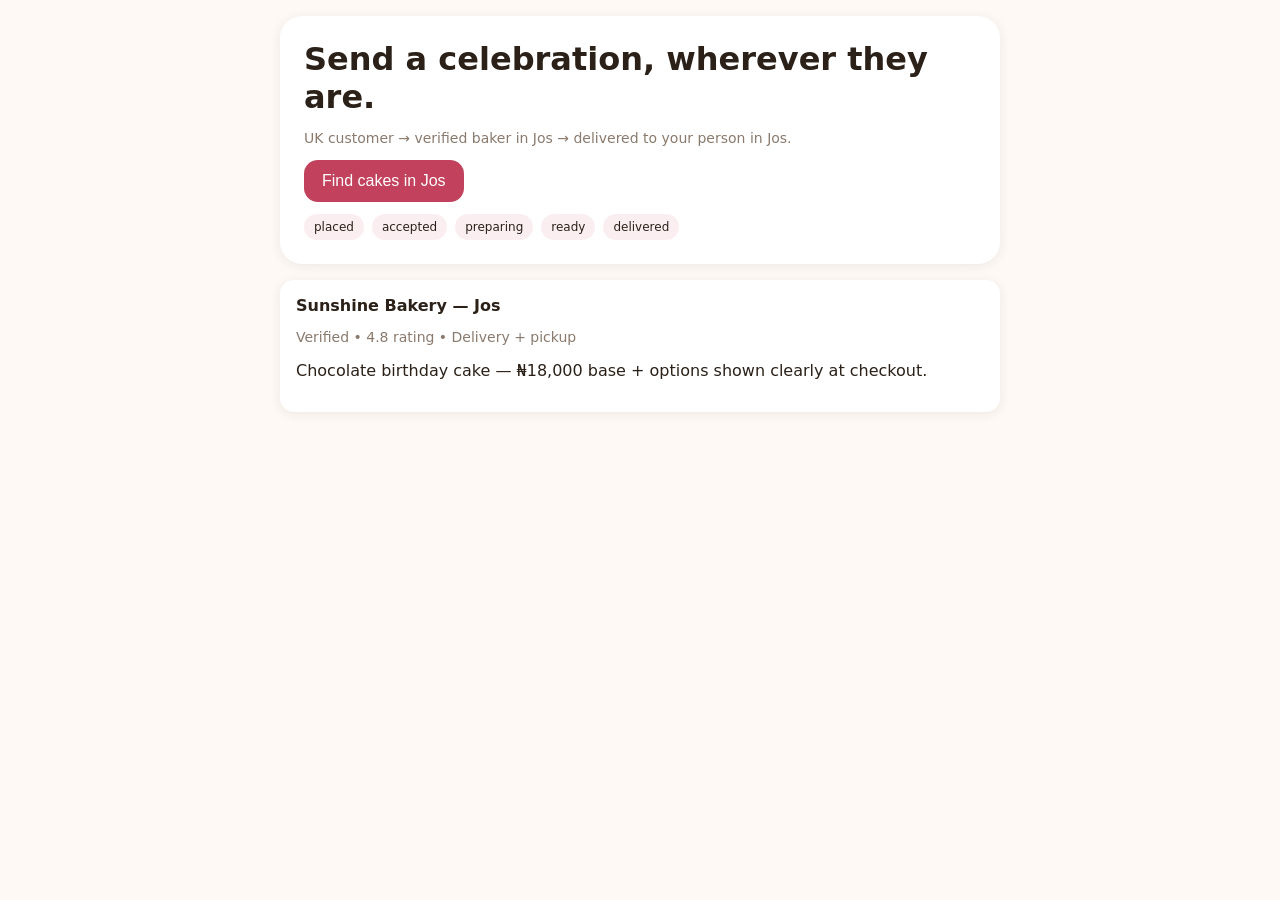
==== apps/web/index.html @ e9cdb4be "Phase 0 step 3: home preview page (free static HTML)" ====
<!doctype html>
<html lang="en">
<head>
  <meta charset="utf-8" />
  <meta name="viewport" content="width=device-width, initial-scale=1" />
  <title>LoveGiftCake — Send a celebration, wherever they are</title>
  <link rel="stylesheet" href="./tokens.css" />
  <style>
    body { font-family: var(--font-sans); background: var(--color-bg); color: var(--color-text); margin: 0; }
    .wrap { max-width: 720px; margin: 0 auto; padding: var(--space-4); }
    .hero { background: var(--color-surface); border-radius: var(--radius-lg); box-shadow: var(--shadow-card); padding: var(--space-6); }
    .btn { background: var(--color-primary); color: #fff; border: 0; border-radius: var(--radius-md); padding: 12px 18px; font-size: var(--text-base); }
    .card { background: var(--color-surface); border-radius: var(--radius-md); box-shadow: var(--shadow-card); padding: var(--space-4); margin-top: var(--space-4); }
    .muted { color: var(--color-muted); font-size: var(--text-sm); }
    .steps { display: flex; gap: var(--space-2); flex-wrap: wrap; margin-top: var(--space-3); }
    .step { font-size: var(--text-xs); background: #fbeef1; border-radius: 999px; padding: 6px 10px; }
  </style>
</head>
<body>
  <div class="wrap">
    <div class="hero">
      <h1 style="font-size:var(--text-2xl);margin:0">Send a celebration, wherever they are.</h1>
      <p class="muted">UK customer → verified baker in Jos → delivered to your person in Jos.</p>
      <button class="btn">Find cakes in Jos</button>
      <div class="steps">
        <span class="step">placed</span><span class="step">accepted</span>
        <span class="step">preparing</span><span class="step">ready</span>
        <span class="step">delivered</span>
      </div>
    </div>
    <div class="card">
      <strong>Sunshine Bakery — Jos</strong>
      <p class="muted">Verified • 4.8 rating • Delivery + pickup</p>
      <p>Chocolate birthday cake — ₦18,000 base + options shown clearly at checkout.</p>
    </div>
  </div>
</body>
</html>
---- apps/web/tokens.css ----
/* LoveGiftCake design tokens — Phase 0, free-first (plain CSS, no paid UI kit) */
:root {
  --color-primary: #c2415c;
  --color-primary-dark: #9c2d44;
  --color-accent: #f59e0b;
  --color-bg: #fff9f5;
  --color-surface: #ffffff;
  --color-text: #2b2118;
  --color-muted: #8a7a6d;
  --color-success: #15803d;
  --color-warning: #b45309;
  --color-danger: #b91c1c;
  --font-sans: system-ui, -apple-system, "Segoe UI", Roboto, sans-serif;
  --text-xs: 0.75rem;
  --text-sm: 0.875rem;
  --text-base: 1rem;
  --text-lg: 1.125rem;
  --text-xl: 1.5rem;
  --text-2xl: 2rem;
  --space-1: 4px;
  --space-2: 8px;
  --space-3: 12px;
  --space-4: 16px;
  --space-6: 24px;
  --radius-sm: 8px;
  --radius-md: 14px;
  --radius-lg: 22px;
  --shadow-card: 0 2px 12px rgb(43 33 24 / 0.08);
}
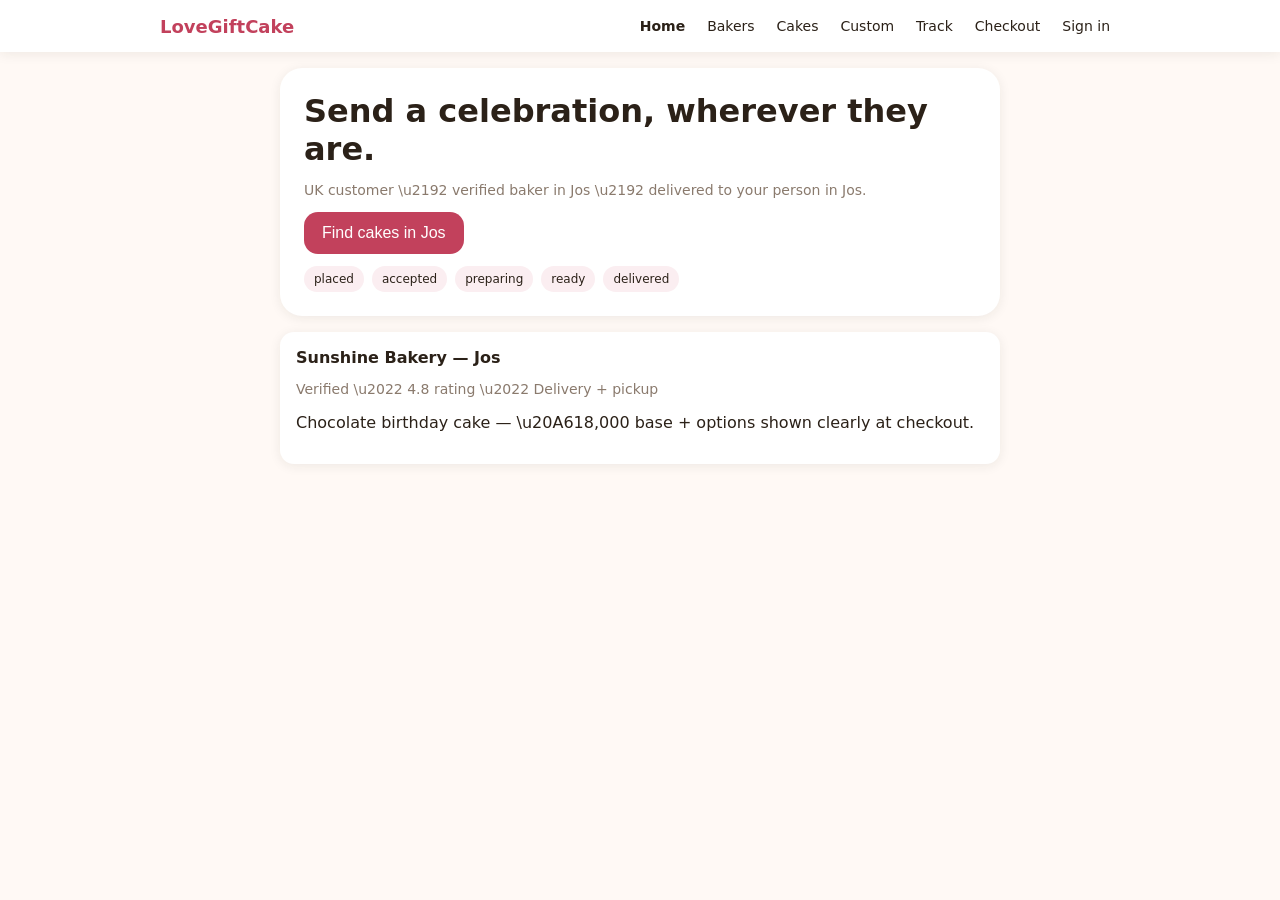
==== commit 912974c5: "Sync responsive pages (batch 1: home, vendors, cakes)" ====
--- a/apps/web/index.html
+++ b/apps/web/index.html
@@ -5,6 +5,7 @@
   <meta name="viewport" content="width=device-width, initial-scale=1" />
   <title>LoveGiftCake — Send a celebration, wherever they are</title>
   <link rel="stylesheet" href="./tokens.css" />
+  <link rel="stylesheet" href="./responsive.css" />
   <style>
     body { font-family: var(--font-sans); background: var(--color-bg); color: var(--color-text); margin: 0; }
     .wrap { max-width: 720px; margin: 0 auto; padding: var(--space-4); }
@@ -20,7 +21,7 @@
   <div class="wrap">
     <div class="hero">
       <h1 style="font-size:var(--text-2xl);margin:0">Send a celebration, wherever they are.</h1>
-      <p class="muted">UK customer → verified baker in Jos → delivered to your person in Jos.</p>
+      <p class="muted">UK customer \u2192 verified baker in Jos \u2192 delivered to your person in Jos.</p>
       <button class="btn">Find cakes in Jos</button>
       <div class="steps">
         <span class="step">placed</span><span class="step">accepted</span>
@@ -30,9 +31,10 @@
     </div>
     <div class="card">
       <strong>Sunshine Bakery — Jos</strong>
-      <p class="muted">Verified • 4.8 rating • Delivery + pickup</p>
-      <p>Chocolate birthday cake — ₦18,000 base + options shown clearly at checkout.</p>
+      <p class="muted">Verified \u2022 4.8 rating \u2022 Delivery + pickup</p>
+      <p>Chocolate birthday cake — \u20A618,000 base + options shown clearly at checkout.</p>
     </div>
   </div>
+<script src="./nav.js" defer></script>
 </body>
 </html>
--- a/apps/web/responsive.css
+++ b/apps/web/responsive.css
@@ -0,0 +1,20 @@
+/* LoveGiftCake responsive layer — free plain CSS. Loaded after tokens.css */
+.site-nav { position: sticky; top: 0; z-index: 50; background: var(--color-surface); box-shadow: var(--shadow-card); }
+.site-nav .inner { max-width: 960px; margin: 0 auto; padding: 10px var(--space-4); display: flex; align-items: center; gap: var(--space-2); }
+.site-nav .brand { font-weight: 800; color: var(--color-primary); text-decoration: none; font-size: var(--text-lg); margin-right: auto; }
+.site-nav .links { display: flex; gap: 2px; flex-wrap: wrap; align-items: center; }
+.site-nav a.navlink { text-decoration: none; color: var(--color-text); font-size: var(--text-sm); padding: 8px 10px; border-radius: var(--radius-sm); }
+.site-nav a.navlink:hover { background: #fbeef1; }
+.site-nav .who { font-size: var(--text-xs); color: var(--color-muted); }
+.site-nav .burger { display: none; border: 1px solid #e5d9cf; background: var(--color-surface); border-radius: var(--radius-sm); padding: 8px 10px; font-size: var(--text-base); }
+@media (max-width: 640px) {
+  .site-nav .burger { display: block; }
+  .site-nav .links { display: none; width: 100%; flex-direction: column; align-items: stretch; padding-bottom: 8px; }
+  .site-nav.open .links { display: flex; }
+  .site-nav a.navlink { padding: 12px 10px; font-size: var(--text-base); }
+  .wrap { padding: var(--space-3); }
+  .btn { padding: 14px 18px; }
+}
+@media (min-width: 961px) { .wrap { max-width: 960px; } }
+img { max-width: 100%; height: auto; }
+:focus-visible { outline: 3px solid var(--color-accent); outline-offset: 2px; }
